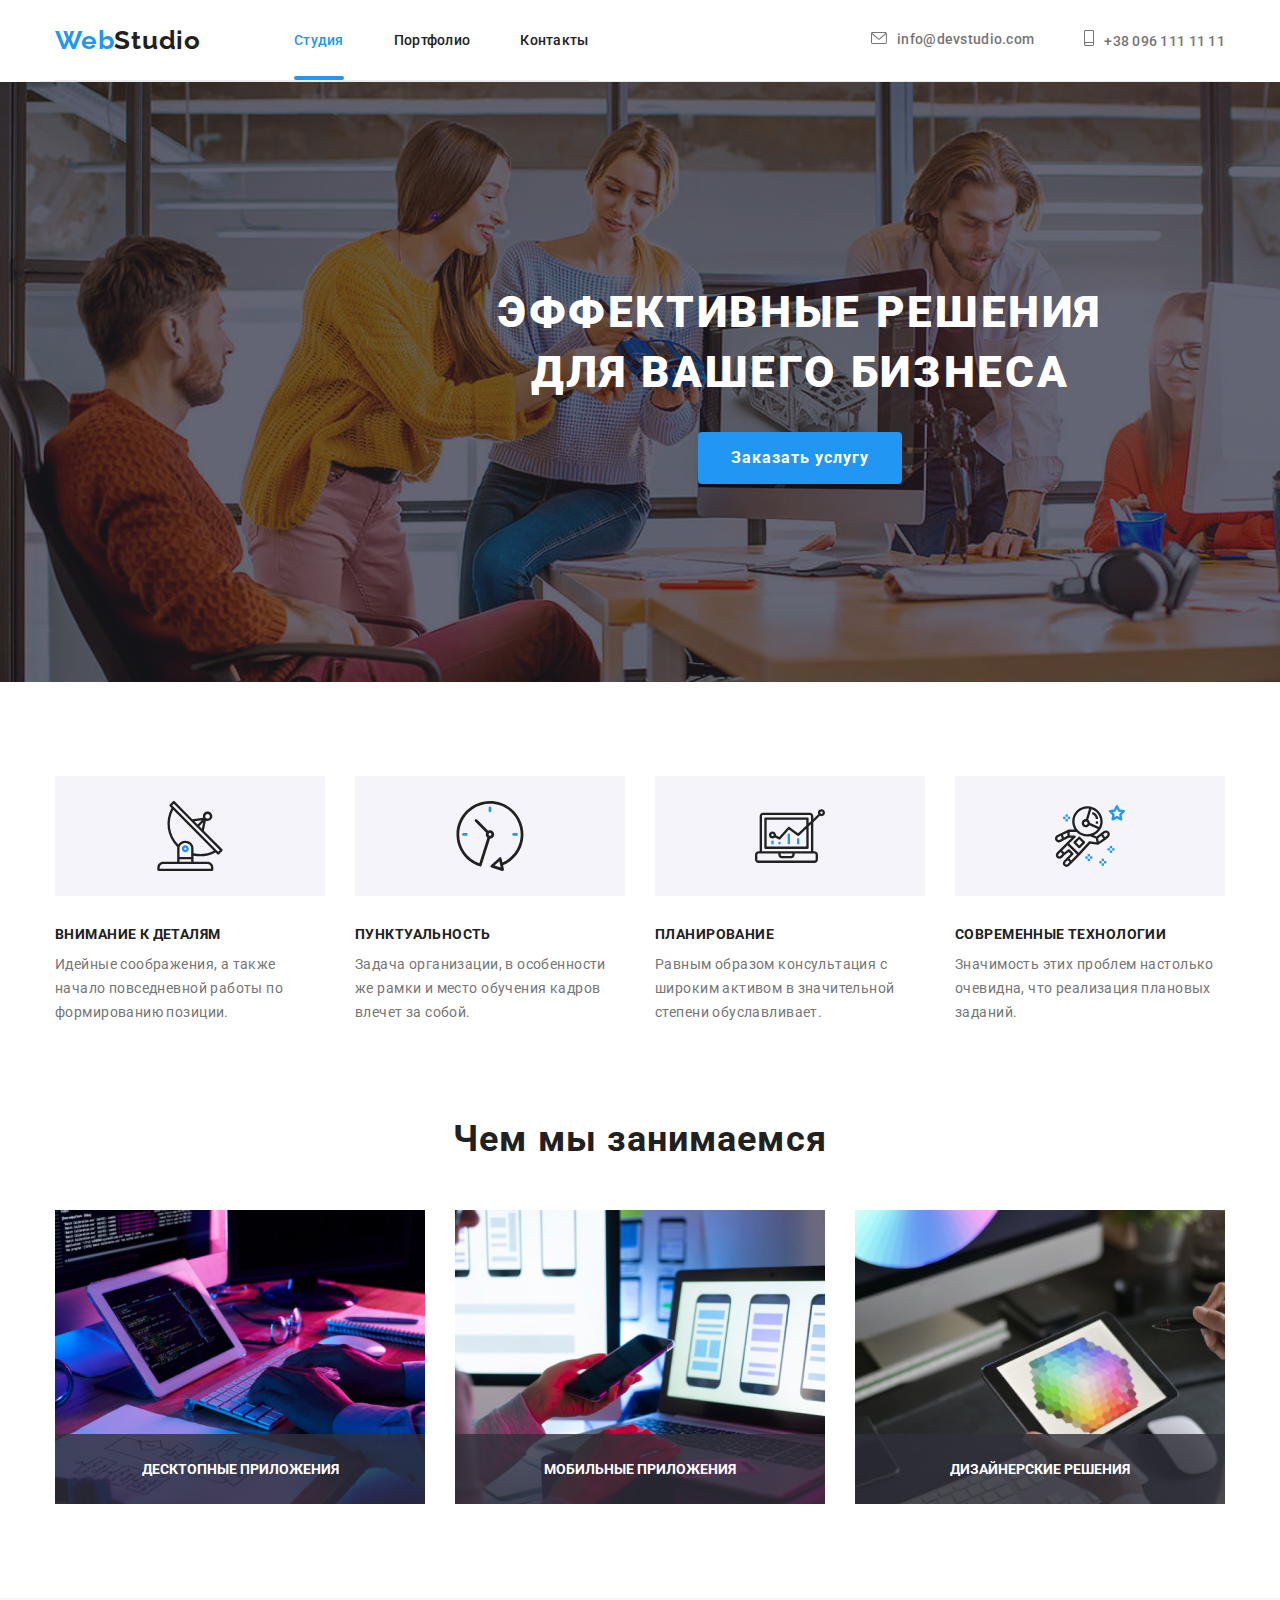
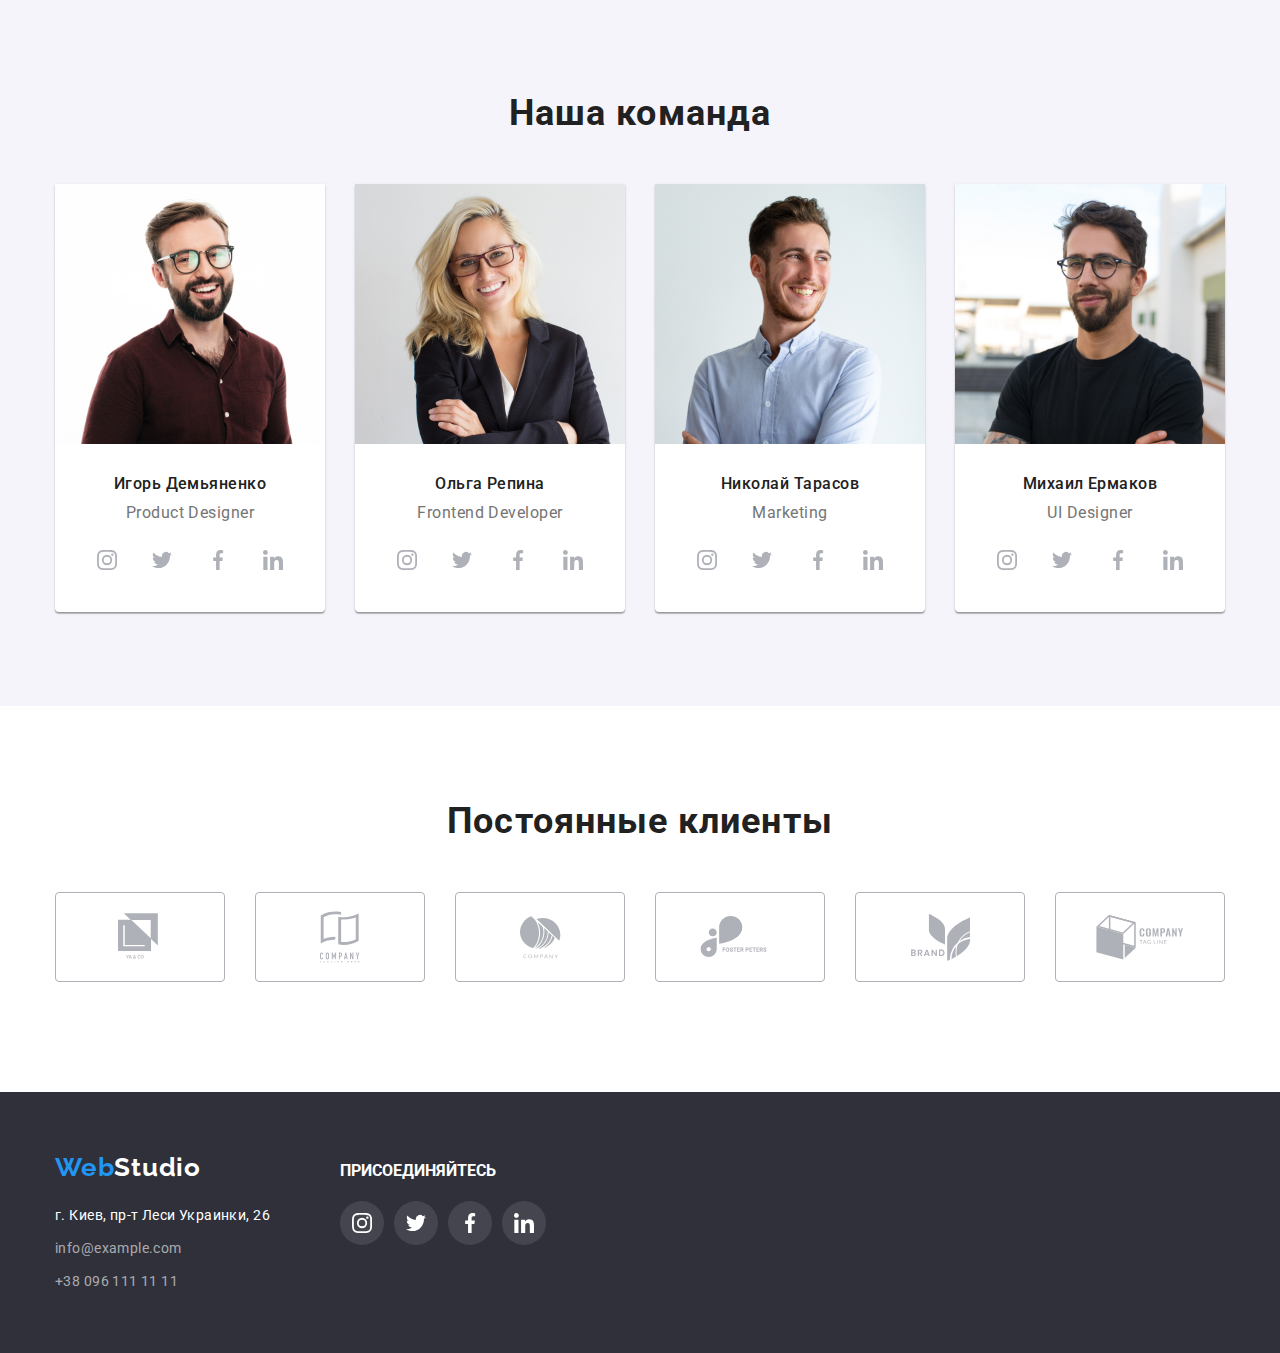
==== index.html @ a149a61c "Create hw05" ====
<!DOCTYPE html>
<html lang="en">

<head>
    <meta charset="UTF-8">
    <meta name="viewport" content="width=device-width, initial-scale=1.0">
    <title>Домашка 1</title>
    <link rel="preconnect" href="https://fonts.gstatic.com" />
    <link rel="preconnect" href="https://fonts.gstatic.com">
    <link
        href="https://fonts.googleapis.com/css2?family=Raleway:wght@700&family=Roboto:wght@400;500;700;900&display=swap"
        rel="stylesheet" />
    <link rel="stylesheet"
        href="https://cdnjs.cloudflare.com/ajax/libs/modern-normalize/1.0.0/modern-normalize.min.css" />
    <link rel="stylesheet" href="./css/styles.css" />
</head>

<body>
    <header>
        <div class="nav-list-flex container">
            <nav class="nav-list-flex">
                <a href="./index.html" class="webstudio-link">Web<span class="span-studio">Studio</span></a>
                <ul class="nav-list">
                    <li class="item"><a href="./index.html" class="link current">Студия</a></li>
                    <li class="item"><a href="./portfolio/portfolio.html" class="link">Портфолио</a></li>
                    <li class="item"><a href="#" class="link">Контакты</a></li>
                </ul>
            </nav>
            <ul class="info-list-contacts">
                <li class="item">
                    <a href="#" class="link">
                        <svg class="contacs-svg" width="16" height="12">
                            <use href="./images/icons/symbol-defs.svg#envelope"></use>
                        </svg>info@devstudio.com</a>
                </li>
                <li class="item"><a href="#" class="link">
                        <svg class="contacs-svg" width="10" height="16">
                            <use xlink:href="./images/icons/symbol-defs.svg#smartphone"></use>
                        </svg>+38 096 111 11 11</a>
                </li>
            </ul>
        </div>
    </header>
    <main>
        <section class="hero">
            <h1 class="hero-title">Эффективные решения <br>для вашего бизнеса</h1>
            <button type="button" class="hero-button" data-modal-open>Заказать услугу</button>
        </section>
        <section class="section">
            <div class="container">
                <ul class="featueres">
                    <li class="item">
                        <div class="quality antenna">
                            <h3 class="featueres-title">Внимание к деталям</h3>
                            <p class="featueres-link">
                                Идейные соображения, а также
                                начало повседневной работы
                                по формированию позиции.
                            </p>
                        </div>

                    </li>
                    <li class="item">
                        <div class="quality clock">
                            <h3 class="featueres-title">Пунктуальность</h3>
                            <p class="featueres-link">
                                Задача организации, в особенности
                                же рамки и место обучения кадров
                                влечет за собой.
                            </p>
                        </div>

                    </li>
                    <li class="item">
                        <div class="quality diagram">
                            <h3 class="featueres-title">Планирование</h3>
                            <p class="featueres-link">
                                Равным образом консультация с
                                широким активом в значительной
                                степени обуславливает.
                            </p>
                        </div>
                    </li>
                    <li class="item">
                        <div class="quality astronaut">
                            <h3 class="featueres-title">Современные технологии</h3>
                            <p class="featueres-link">
                                Значимость этих проблем настолько
                                очевидна, что реализация плановых
                                заданий.
                            </p>
                        </div>
                    </li>
                </ul>
            </div>

        </section>
        <section class="section specificitys">
            <div class="container">
                <h2 class="specificity">Чем мы занимаемся</h2>
                <ul class="specif list">
                    <li class="item">
                        <div class="specif-box"><img src="./images/box1.png" alt="box1" width="370" />
                            <div class="specif-box-list">
                                <p class="specif-box-text">Десктопные приложения</p>
                            </div>
                        </div>
                    </li>
                    <li class="item">
                        <div class="specif-box"><img src="./images/box2.png" alt="box2" width="370" />
                            <div class="specif-box-list">
                                <p class="specif-box-text">Мобильные приложения</p>
                            </div>
                        </div>
                    </li>
                    <li class="item">
                        <div class="specif-box"><img src="./images/box3.png" alt="box3" width="370" />
                            <div class="specif-box-list">
                                <p class="specif-box-text">Дизайнерские решения</p>
                            </div>
                        </div>
                    </li>
                </ul>
            </div>

        </section>
        <section class="section team-bg">
            <div class="container">
                <h2 class="team">Наша команда</h2>
                <ul class="all-team list">
                    <li class="item"><img src="./images/teamcard1.jpg" alt="teamcard1" width="270" />
                        <div class="team-card">
                            <h3 class="team-title">Игорь Демьяненко</h3>
                            <p class="team-link">Product Designer</p>
                            <ul class="networks">
                                <li>
                                    <a href="" class="social-links">
                                        <svg class="soc-links-svg" width="20" height="20">
                                            <use href="./images/icons/symbol-defs.svg#instagram-1"></use>
                                        </svg>
                                    </a>
                                </li>
                                <li>
                                    <a href="" class="social-links">
                                        <svg class="soc-links-svg" width="20" height="20">
                                            <use href="./images/icons/symbol-defs.svg#twitter-1"></use>
                                        </svg>
                                    </a>
                                </li>
                                <li>
                                    <a href="" class="social-links">
                                        <svg class="soc-links-svg" width="20" height="20">
                                            <use href="./images/icons/symbol-defs.svg#facebook-1"></use>
                                        </svg>
                                    </a>
                                </li>
                                <li>
                                    <a href="" class="social-links">
                                        <svg class="soc-links-svg" width="20px" height="20">
                                            <use href="./images/icons/symbol-defs.svg#linkedin-1"></use>
                                        </svg>
                                    </a>
                                </li>
                            </ul>
                        </div>
                    </li>
                    <li class="item"><img src="./images/teamcard2.jpg" alt="teamcard2" width="270" />
                        <div class="team-card">
                            <h3 class="team-title">Ольга Репина</h3>
                            <p class="team-link">Frontend Developer</p>
                            <ul class="networks">
                                <li>
                                    <a href="" class="social-links">
                                        <svg class="soc-links-svg" width="20" height="20">
                                            <use href="./images/icons/symbol-defs.svg#instagram-1"></use>
                                        </svg>
                                    </a>
                                </li>
                                <li>
                                    <a href="" class="social-links">
                                        <svg class="soc-links-svg" width="20" height="20">
                                            <use href="./images/icons/symbol-defs.svg#twitter-1"></use>
                                        </svg>
                                    </a>
                                </li>
                                <li>
                                    <a href="" class="social-links">
                                        <svg class="soc-links-svg" width="20" height="20">
                                            <use href="./images/icons/symbol-defs.svg#facebook-1"></use>
                                        </svg>
                                    </a>
                                </li>
                                <li>
                                    <a href="" class="social-links">
                                        <svg class="soc-links-svg" width="20px" height="20">
                                            <use href="./images/icons/symbol-defs.svg#linkedin-1"></use>
                                        </svg>
                                    </a>
                                </li>
                            </ul>
                        </div>
                    </li>
                    <li class="item"><img src="./images/teamcard3.jpg" alt="teamcard3" width="270" />
                        <div class="team-card">
                            <h3 class="team-title">Николай Тарасов</h3>
                            <p class="team-link">Marketing</p>
                            <ul class="networks">
                                <li>
                                    <a href="" class="social-links">
                                        <svg class="soc-links-svg" width="20" height="20">
                                            <use href="./images/icons/symbol-defs.svg#instagram-1"></use>
                                        </svg>
                                    </a>
                                </li>
                                <li>
                                    <a href="" class="social-links">
                                        <svg class="soc-links-svg" width="20" height="20">
                                            <use href="./images/icons/symbol-defs.svg#twitter-1"></use>
                                        </svg>
                                    </a>
                                </li>
                                <li>
                                    <a href="" class="social-links">
                                        <svg class="soc-links-svg" width="20" height="20">
                                            <use href="./images/icons/symbol-defs.svg#facebook-1"></use>
                                        </svg>
                                    </a>
                                </li>
                                <li>
                                    <a href="" class="social-links">
                                        <svg class="soc-links-svg" width="20px" height="20">
                                            <use href="./images/icons/symbol-defs.svg#linkedin-1"></use>
                                        </svg>
                                    </a>
                                </li>
                            </ul>
                        </div>
                    </li>
                    <li class="item"><img src="./images/teamcard4.jpg" alt="teamcard4" width="270" />
                        <div class="team-card">
                            <h3 class="team-title">Михаил Ермаков</h3>
                            <p class="team-link">UI Designer</p>
                            <ul class="networks">
                                <li>
                                    <a href="" class="social-links">
                                        <svg class="soc-links-svg" width="20" height="20">
                                            <use href="./images/icons/symbol-defs.svg#instagram-1"></use>
                                        </svg>
                                    </a>
                                </li>
                                <li>
                                    <a href="" class="social-links">
                                        <svg class="soc-links-svg" width="20" height="20">
                                            <use href="./images/icons/symbol-defs.svg#twitter-1"></use>
                                        </svg>
                                    </a>
                                </li>
                                <li>
                                    <a href="" class="social-links">
                                        <svg class="soc-links-svg" width="20" height="20">
                                            <use href="./images/icons/symbol-defs.svg#facebook-1"></use>
                                        </svg>
                                    </a>
                                </li>
                                <li>
                                    <a href="" class="social-links">
                                        <svg class="soc-links-svg" width="20px" height="20">
                                            <use href="./images/icons/symbol-defs.svg#linkedin-1"></use>
                                        </svg>
                                    </a>
                                </li>
                            </ul>
                        </div>
                    </li>
                </ul>
            </div>
        </section>
        <section class="clients">
            <div class="container">
                <h2 class="clients-title">Постоянные клиенты</h2>
                <ul class="clients-list">
                    <li class="clients-item">
                        <a href="" class="link clients-link">
                            <svg class="clients-svg" width="44" height="49">
                                <use href="./images/icons/symbol-defs.svg#logo-1"></use>
                            </svg>
                        </a>
                    </li>
                    <li class="clients-item">
                        <a href="" class="link clients-link">
                            <svg class="clients-svg" width="40" height="52">
                                <use href="./images/icons/symbol-defs.svg#logo-2"></use>
                            </svg>
                        </a>
                    </li>
                    <li class="clients-item">
                        <a href="" class="link clients-link">
                            <svg class="clients-svg" width="41" height="43">
                                <use href="./images/icons/symbol-defs.svg#logo-3"></use>
                            </svg>
                        </a>
                    </li>
                    <li class="clients-item">
                        <a href="" class="link clients-link">
                            <svg class="clients-svg" width="80" height="42">
                                <use href="./images/icons/symbol-defs.svg#logo-4"></use>
                            </svg>
                        </a>
                    </li>
                    <li class="clients-item">
                        <a href="" class="link clients-link">
                            <svg class="clients-svg" width="59" height="47">
                                <use href="./images/icons/symbol-defs.svg#logo-5"></use>
                            </svg>
                        </a>
                    </li>
                    <li class="clients-item">
                        <a href="" class="link clients-link">
                            <svg class="clients-svg" width="88" height="45">
                                <use href="./images/icons/symbol-defs.svg#logo-6"></use>
                            </svg>
                        </a>
                    </li>

                </ul>
            </div>
        </section>
    </main>
    <footer>
        <div class="container footer-container">
            <div class="footer-bg">
                <a href="./index.html" class="webstudio-button">Web<span class="span-studio-button">Studio</span></a>
                <p class="footer-list-item">г. Киев, пр-т Леси Украинки, 26</p>
                <a href="#" class="footer-list">info@example.com</a>
                <a href="#" class="footer-list">+38 096 111 11 11</a>
            </div>
            <div class="container-join-us">
                <p class="join-us">присоединяйтесь</p>
                <ul class="footer-networks">
                    <li class="socil-links">
                        <a href="" class="footer-social-links">
                            <svg width="20" height="20">
                                <use href="./images/icons/symbol-defs.svg#instagram"></use>
                            </svg>
                        </a>
                    </li>
                    <li class="socil-links">
                        <a href="" class="footer-social-links">
                            <svg width="20" height="20">
                                <use href="./images/icons/symbol-defs.svg#twitter"></use>
                            </svg>
                        </a>
                    </li>
                    <li class="socil-links">
                        <a href="" class="footer-social-links">
                            <svg width="20" height="20">
                                <use href="./images/icons/symbol-defs.svg#facebook"></use>
                            </svg>
                        </a>
                    </li>
                    <li class="socil-links">
                        <a href="" class="footer-social-links">
                            <svg width="20px" height="20">
                                <use href="./images/icons/symbol-defs.svg#linkedin"></use>
                            </svg>
                        </a>
                    </li>
                </ul>
            </div>
        </div>
    </footer>
    <div class="backdrop is-hidden" data-modal>
        <div class="modal">
            <button type="button" class="button-close" data-modal-close>
                <svg class="icon">
                    <use href="./images/icons/symbol-defs.svg#close" width="11" height="11"></use>
                </svg>
            </button>
        </div>
    </div>
    <script src="./js/modal.js"></script>
</body>

</html>
---- css/styles.css ----
:root {
  --primary-text-color: #212121;
  --title-text-color: #757575;
  --accent-color: #2196f3;
  --footer-text-color: rgba(255, 255, 255, 0.6);
  --background-text-color: #2f303a;
  --team-bg-color: #f5f4fa;
  --hero-color: #ffffff;
  --footer-accent: #ffffff;
  --white: #ffffff;
  --background-team-card: #ffffff;
  --icon-color: #afb1b8;
  --specif-box-color: rgba(47, 48, 58, 0.8);
  --animation-timing: cubic-bezier(0.4, 0, 0.2, 1);
}

body {
  font-family: Roboto, sans-serif;
}

li {
  list-style-type: none;
}

a {
  text-decoration: none;
}

h1,
h2,
h3,
h4,
h5,
h6,
p {
  margin: 0;
  padding: 0;
}

img {
  display: block;
}

.list {
  list-style: none;
  padding: 0;
  margin: 0;
}

.link {
  list-style: none;
  padding: 0;
  margin: 0;
}

*,
*::before,
*::after {
  box-sizing: border-box;
}

.container {
  width: 1200px;
  margin-left: auto;
  margin-right: auto;
  padding-left: 15px;
  padding-right: 15px;
}

.backdrop {
  position: fixed;
  top: 0;
  left: 0;

  width: 100%;
  height: 100%;
  background-color: rgba(0, 0, 0, 0.2);

  opacity: 1;
  transition: opacity 250ms var(--animating-timing);
}

.modal {
  position: absolute;
  top: 50%;
  left: 50%;
  transform: translate(-50%, -50%);

  min-width: 528px;
  min-height: 581px;

  background: var(--white);
  box-shadow: 0px 1px 3px rgba(0, 0, 0, 0.12), 0px 1px 1px rgba(0, 0, 0, 0.14),
    0px 2px 1px rgba(0, 0, 0, 0.2);
  border-radius: 4px;

  transform: translate(-50%, -50%) scale(1);
  transition: transform 250ms cubic-bezier(0.6, 0.14, 0.21, 1.43);
}

.backdrop.is-hidden {
  opacity: 0;
  pointer-events: none;
}

.backdrop.is-hidden .modal {
  transform: translate(-50%, -50%) scale(0.8);
}

.button-close {
  position: absolute;
  top: 8px;
  right: 8px;

  width: 30px;
  height: 30px;

  margin: 0;
  padding: 0;
  background-color: var(--white);
  border: 1px solid rgba(0, 0, 0, 0.1);
  border-radius: 50%;
}

.button-close .icon {
  width: 11px;
  height: 11px;
}

.webstudio-link {
  font-family: Raleway, sans-serif;
  font-weight: 700;
  font-size: 26px;
  line-height: 31px;

  letter-spacing: 0.03em;

  color: var(--accent-color);
}

.span-studio {
  color: var(--primary-text-color);
}

.nav-list-flex {
  display: flex;
  align-items: center;
  border-bottom: 1px solid #ececec;
}

.nav-list {
  display: flex;
  margin-left: 93px;
  padding-inline-start: 0px;
  margin-bottom: 0px;
  margin-top: 0px;
}

.nav-list .link {
  position: relative;
  display: block;
  padding-top: 32px;
  padding-bottom: 32px;
  font-weight: 500;
  font-size: 14px;
  line-height: 16px;
  letter-spacing: 0.02em;

  color: var(--primary-text-color);

  transition: color 250ms var(--animation-timing);
}

.nav-list .item + .item,
.info-list-contacts .item + .item {
  margin-left: 50px;
}

.nav-list .link::after {
  content: "";
  display: block;
  position: absolute;
  top: calc(100% - 4px);
  left: 0;
  height: 4px;
  width: 100%;
  background-color: var(--accent-color);
  border-radius: 4px;
  opacity: 0;
}

.nav-list a:hover,
.nav-list a:focus {
  color: var(--accent-color);
}

.nav-list .link.current,
.nav-list .link.current::after {
  color: var(--accent-color);
  border-radius: 2px;
  opacity: 1;
}

.info-list-contacts {
  display: flex;
  margin-left: auto;
  padding-inline-start: 0px;
}

.info-list-contacts .link {
  font-weight: 500;
  font-size: 14px;
  line-height: 16px;
  letter-spacing: 0.02em;

  color: var(--title-text-color);

  transition: color 250ms var(--animation-timing);
}

.contacs-svg,
.contacs-svg {
  fill: currentColor;
  margin-right: 10px;
}

.info-list-contacts a:hover,
.info-list-contacts a:focus {
  color: var(--accent-color);
}

.nav-list-flex .link.current {
  color: var(--accent-color);
}

.hero {
  text-align: center;
  padding-top: 200px;
  padding-bottom: 200px;
  width: 1600px;
  height: 600px;
  margin-left: auto;
  margin-right: auto;
  background-position: center;
  background-color: #c4c4c4;
  background-image: linear-gradient(
      to right,
      rgba(47, 48, 58, 0.4),
      rgba(47, 48, 58, 0.4)
    ),
    url("../images/Hero.jpg");
}

.hero-title {
  margin-top: 0px;
  margin-bottom: 30px;
  font-weight: 900;
  font-size: 44px;
  line-height: 60px;

  text-align: center;

  letter-spacing: 0.06em;
  text-transform: uppercase;
  color: var(--hero-color);
}

.hero-button {
  background: var(--accent-color);
  color: var(--hero-color);
  box-shadow: 0px 4px 4px rgba(0, 0, 0, 0.15);
  border: 1px solid transparent;

  border-radius: 4px;
  padding: 10px 32px;
  font-weight: 700;
  font-size: 16px;
  line-height: 30px;
  text-align: center;
  letter-spacing: 0.06em;
}

.section {
  padding-top: 94px;
  padding-bottom: 94px;
}

.featueres {
  display: flex;
  padding-inline-start: 0px;
  margin: 0px;
}

.featueres .item + .item {
  margin-left: 30px;
}

.quality {
  width: 270px;
}

.quality h3 {
  margin-bottom: 10px;
}

.qualitys:not(:last-child) {
  margin-right: 30px;
}

.quality::before {
  display: block;
  content: "";
  height: 120px;
  background-color: var(--team-bg-color);
  background-size: 70px 70px;
  background-repeat: no-repeat;
  background-position: center;
  margin-bottom: 30px;
}

.antenna::before {
  background-image: url(../images/icons/antenna.svg);
}

.clock::before {
  background-image: url(../images/icons/clock.svg);
}

.diagram::before {
  background-image: url(../images/icons/diagram.svg);
}

.astronaut::before {
  background-image: url(../images/icons/astronaut.svg);
}

.featueres .item {
  display: flex;
  width: 270px;
  margin-right: 0px;
  padding-inline-start: 0px;
}

.featueres-title {
  margin-top: 0px;
  margin-bottom: 10px;
  font-weight: 700;
  font-size: 14px;
  line-height: 16px;
  letter-spacing: 0.03em;
  text-transform: uppercase;
  color: var(--primary-text-color);
}

.featueres-link {
  font-weight: 400;
  font-size: 14px;
  line-height: 24px;
  letter-spacing: 0.03em;
  color: var(--title-text-color);
}

.section.specificitys {
  padding-top: 0;
}
.specificity {
  padding-top: 0;
  margin-bottom: 50px;
  font-weight: 700;
  font-size: 36px;
  line-height: 42px;
  text-align: center;
  letter-spacing: 0.03em;
  color: var(--primary-text-color);
}

.specif {
  display: flex;
}

.specif .item + .item {
  margin-left: 30px;
}

.specif img {
  display: block;
}

.specif-box {
  position: relative;
}

.specif-box-list {
  position: absolute;
  bottom: 0;
  left: 0;

  width: 100%;
  height: 70px;
  padding: 27px;
  text-align: center;
  background-color: var(--specif-box-color);
}

.specif-box-text {
  color: var(--white);
  text-transform: uppercase;
  font-weight: 700;
  line-height: 1.14;
  font-size: 14px;
  line-height: 16px;
}

.team-bg {
  background: var(--team-bg-color);
}

.team {
  padding-top: 0;
  margin-bottom: 50px;
  font-weight: 700;
  font-size: 36px;
  line-height: 42px;

  text-align: center;
  letter-spacing: 0.03em;

  color: var(--primary-text-color);
}

.all-team {
  display: flex;
  text-align: center;
}

.all-team .item + .item {
  margin-left: 30px;
}

.all-team .item {
  background-color: var(--background-team-card);
  box-shadow: 0px 1px 3px rgba(0, 0, 0, 0.12), 0px 1px 1px rgba(0, 0, 0, 0.14),
    0px 2px 1px rgba(0, 0, 0, 0.2);
  border-radius: 0px 0px 4px 4px;
  width: 270px;
}

.team-card {
  padding: 30px 30px;
}

.team-title {
  margin-bottom: 10px;
  font-weight: 500;
  font-size: 16px;
  line-height: 19px;

  text-align: center;
  letter-spacing: 0.03em;

  color: var(--primary-text-color);
}

.team-link {
  font-weight: 400;
  font-size: 16px;
  line-height: 19px;

  text-align: center;
  letter-spacing: 0.03em;

  color: var(--title-text-color);
}

.networks {
  display: flex;
  justify-content: space-between;
  padding-inline-start: 0px;
  margin-top: 16px;
}

.social-links {
  display: flex;
  justify-content: center;
  align-items: center;
  width: 44px;
  height: 44px;
  color: var(--icon-color);
  border-radius: 50%;

  transition: background-color 250ms var(--animation-timing);
}

.social-links:hover,
.social-links:focus {
  background-color: var(--accent-color);
  color: var(--hero-color);
  outline: none;
}

.soc-links-svg,
.soc-links-svg:hover {
  fill: currentColor;
}

.clients-title {
  padding-top: 0;
  margin-bottom: 50px;
  font-weight: 700;
  font-size: 36px;
  line-height: 42px;

  text-align: center;
  letter-spacing: 0.03em;

  color: var(--primary-text-color);
}

.clients {
  padding-top: 94px;
  padding-bottom: 94px;
}

.clients-list {
  display: flex;
  flex-wrap: wrap;
  padding-inline-start: 0px;
}

.clients-item {
  width: 170px;
  height: 90px;
  margin-right: 30px;
  margin-bottom: 30px;
}

.clients-link {
  display: flex;
  align-items: center;
  justify-content: center;
  width: 100%;
  height: 100%;
  color: var(--icon-color);
  border: 1px solid var(--icon-color);
  border-radius: 4px;

  transition: border-color 250ms var(--animation-timing);
}

.clients-item:nth-child(6n) {
  margin-right: 0px;
}

.clients-item:nth-last-child(-n + 6) {
  margin-bottom: 0px;
}

.clients-link:hover,
.clients-link:focus {
  color: var(--accent-color);
  border: 1px solid var(--accent-color);
  outline: none;
}

.clients-svg {
  fill: currentColor;

  transition: fill 250ms var(--anima-timing);
}

footer {
  background: var(--background-text-color);
  padding-top: 60px;
  padding-bottom: 60px;
}

.footer-bg a:hover,
.footer-bg a:focus {
  color: var(--accent-color);
}

.footer-bg {
  margin-right: 70px;
}
.footer-container {
  display: flex;
  align-items: baseline;
}

.webstudio-button {
  display: block;
  margin-bottom: 20px;
  font-family: Raleway, sans-serif;
  font-weight: 700;
  font-size: 26px;
  line-height: 31px;
  letter-spacing: 0.03em;

  color: var(--accent-color);
}

.span-studio-button {
  color: var(--footer-accent);
}

.container-join-us {
  display: block;
}

.join-us {
  line-height: 1.17;
  text-transform: uppercase;
  font-weight: 700;
  margin-top: 0px;
  margin-bottom: 20px;

  display: inline-block;
  color: var(--footer-accent);
}

.footer-list-item {
  display: block;
  margin-top: 0;
  margin-bottom: 0;
  font-style: normal;
  font-weight: 400;
  font-size: 14px;
  line-height: 24px;
  letter-spacing: 0.03em;

  color: var(--footer-accent);
}

.footer-list {
  display: block;
  margin-top: 9px;
  font-style: normal;
  font-weight: 400;
  font-size: 14px;
  line-height: 24px;
  letter-spacing: 0.03em;

  color: var(--footer-text-color);
}

.container-join-us {
  display: block;
}

.join-us {
  line-height: 1.17;
  text-transform: uppercase;
  font-weight: 700;
  margin-top: 0px;
  margin-bottom: 20px;

  display: inline-block;
}

.footer-networks {
  display: flex;
  padding-inline-start: 0px;
  margin: 0 auto;
}

.socil-links {
  justify-content: space-between;
  margin: 0 auto;
}

.footer-networks .socil-links:not(:last-child) {
  margin-right: 10px;
}

.footer-social-links {
  display: flex;
  justify-content: center;
  align-items: center;
  width: 44px;
  height: 44px;
  color: var(--footer-accent);
  background-color: rgba(255, 255, 255, 0.1);
  border-radius: 50%;
}

.footer-social-links:hover,
.footer-social-links:focus {
  background-color: var(--accent-color);
  outline: none;
}
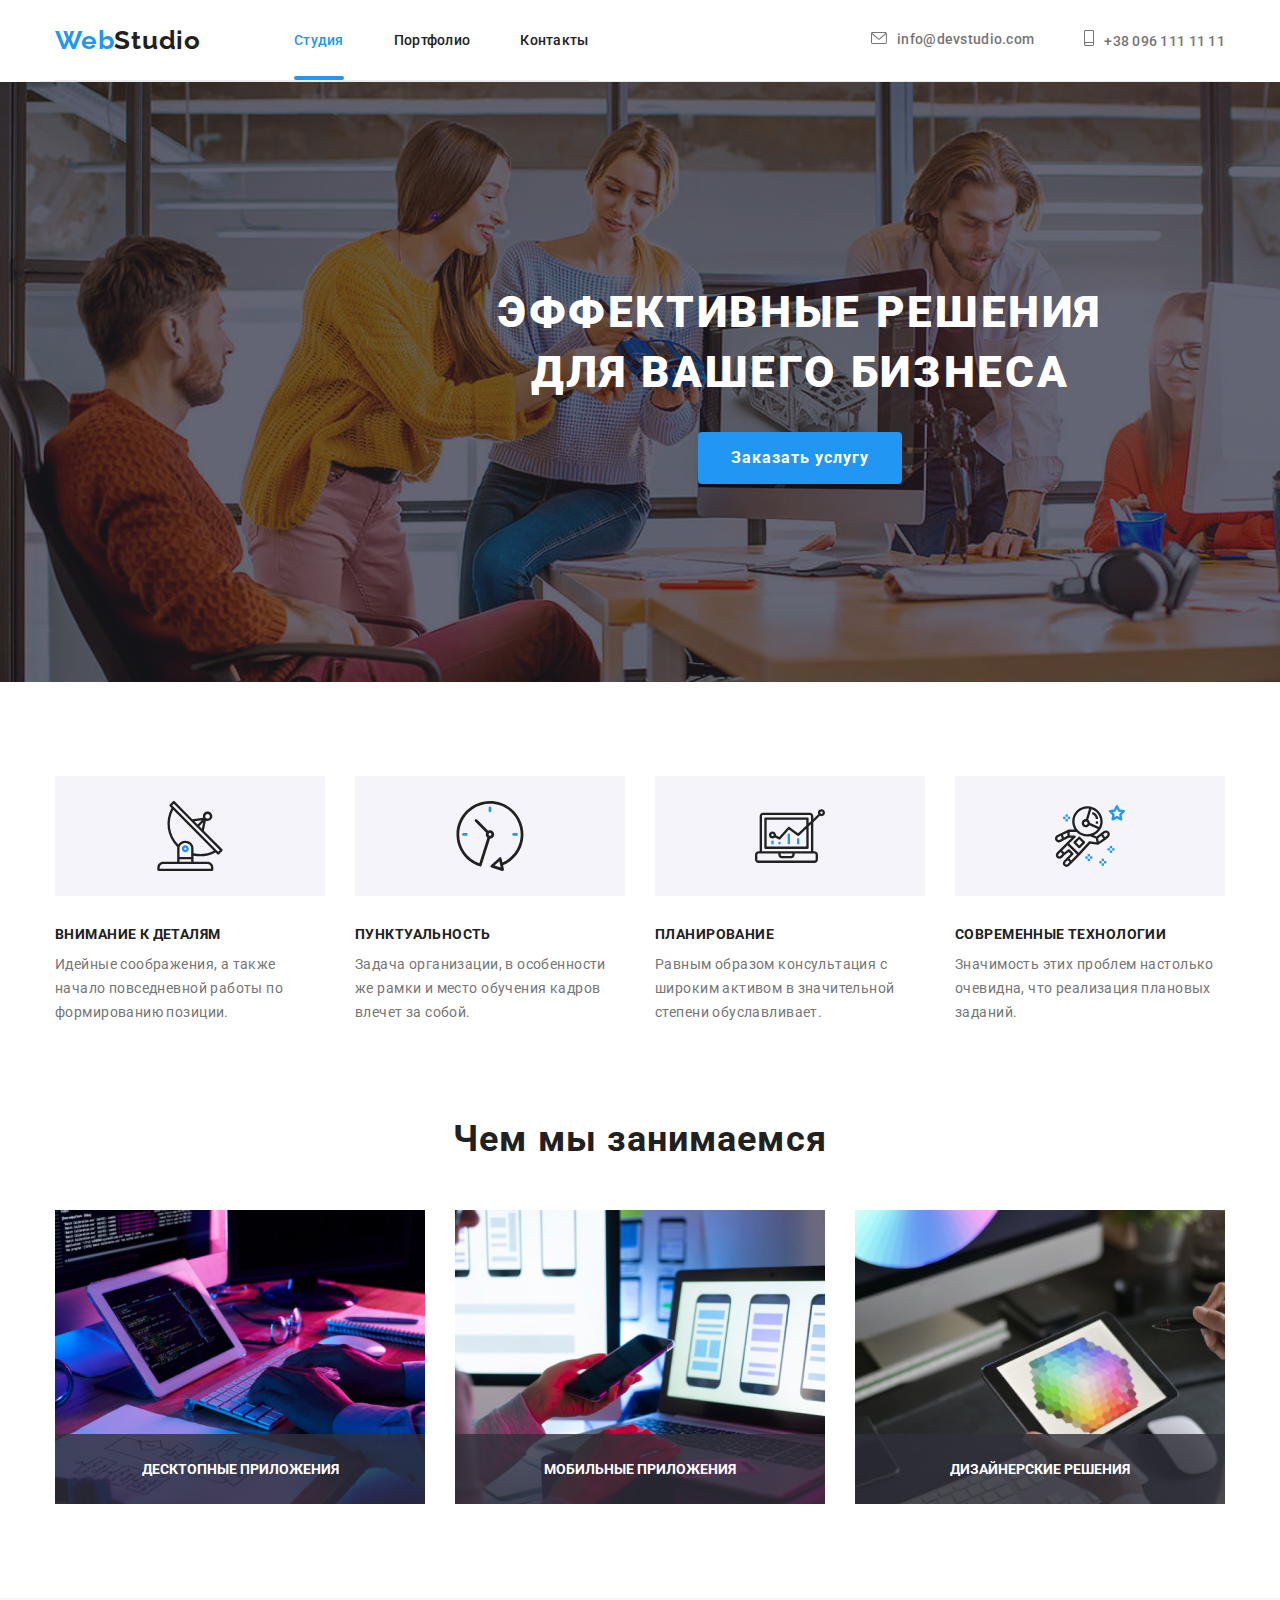
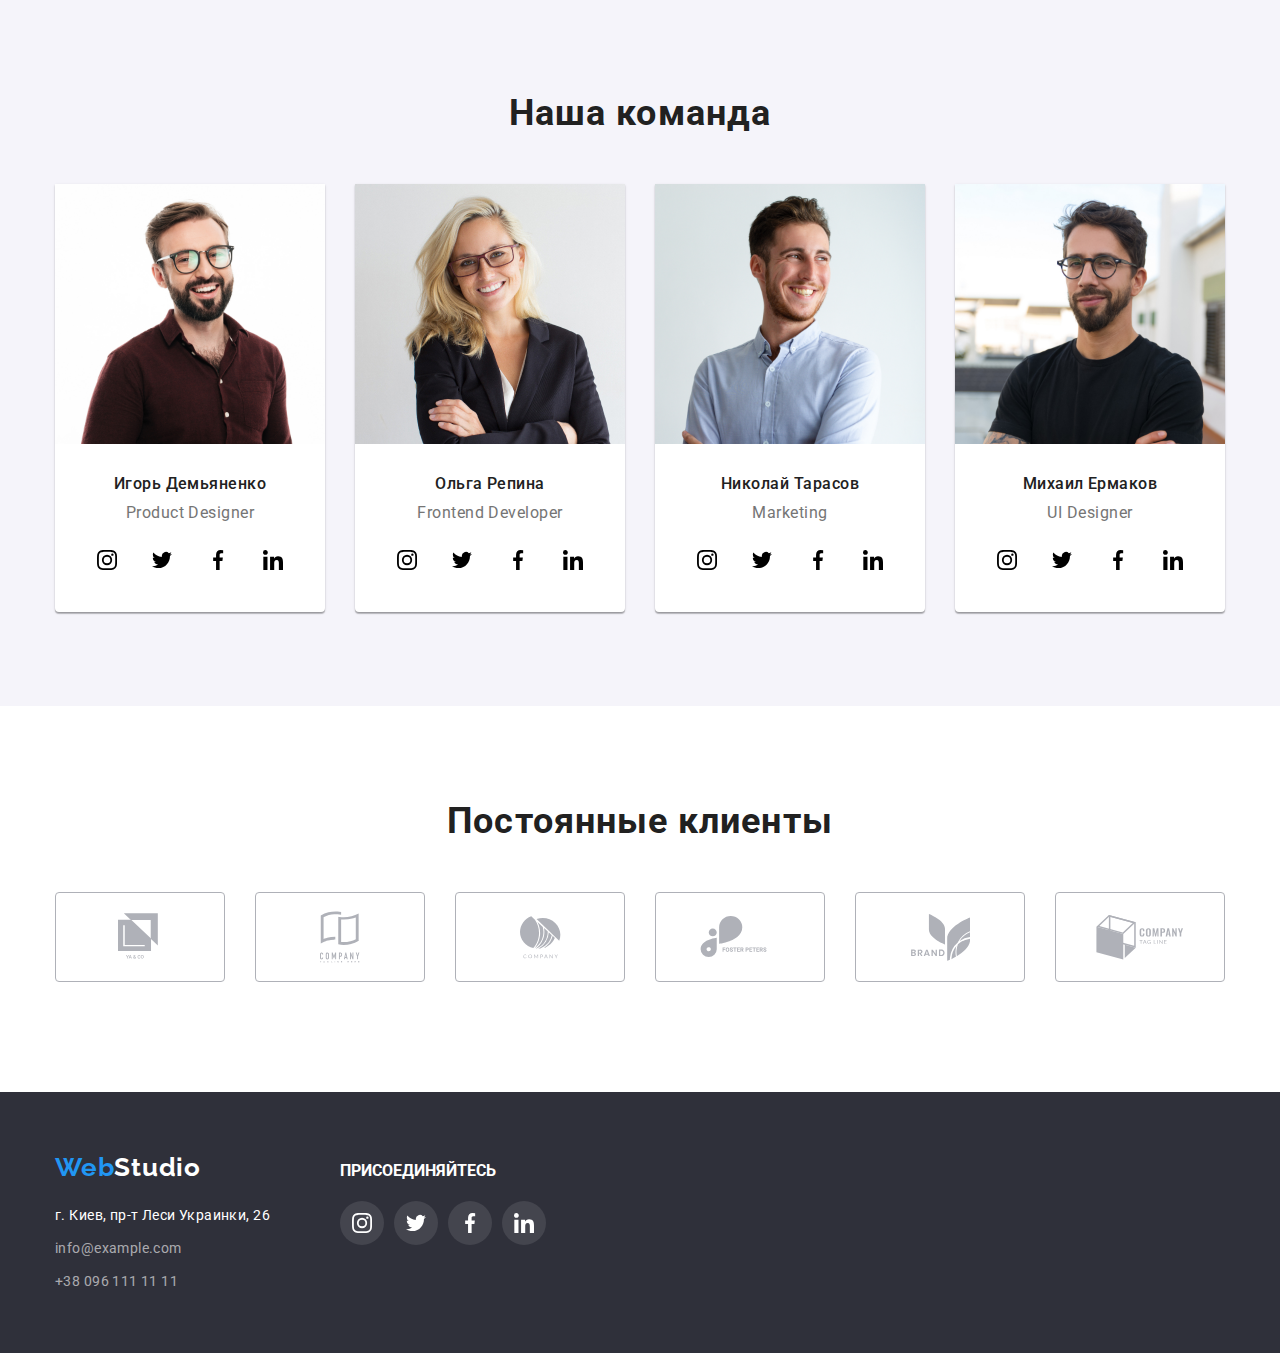
==== commit b29594e0: "Fixes bugs" ====
--- a/index.html
+++ b/index.html
@@ -132,31 +132,31 @@
                         <div class="team-card">
                             <h3 class="team-title">Игорь Демьяненко</h3>
                             <p class="team-link">Product Designer</p>
-                            <ul class="networks">
-                                <li>
-                                    <a href="" class="social-links">
-                                        <svg class="soc-links-svg" width="20" height="20">
+                            <ul class="networks list">
+                                <li>
+                                    <a href="" class="social-links">
+                                        <svg class="icon" width="20" height="20">
                                             <use href="./images/icons/symbol-defs.svg#instagram-1"></use>
                                         </svg>
                                     </a>
                                 </li>
                                 <li>
                                     <a href="" class="social-links">
-                                        <svg class="soc-links-svg" width="20" height="20">
+                                        <svg class="icon" width="20" height="20">
                                             <use href="./images/icons/symbol-defs.svg#twitter-1"></use>
                                         </svg>
                                     </a>
                                 </li>
                                 <li>
                                     <a href="" class="social-links">
-                                        <svg class="soc-links-svg" width="20" height="20">
+                                        <svg class="icon" width="20" height="20">
                                             <use href="./images/icons/symbol-defs.svg#facebook-1"></use>
                                         </svg>
                                     </a>
                                 </li>
                                 <li>
                                     <a href="" class="social-links">
-                                        <svg class="soc-links-svg" width="20px" height="20">
+                                        <svg class="icon" width="20px" height="20">
                                             <use href="./images/icons/symbol-defs.svg#linkedin-1"></use>
                                         </svg>
                                     </a>
@@ -171,28 +171,28 @@
                             <ul class="networks">
                                 <li>
                                     <a href="" class="social-links">
-                                        <svg class="soc-links-svg" width="20" height="20">
+                                        <svg class="icon" width="20" height="20">
                                             <use href="./images/icons/symbol-defs.svg#instagram-1"></use>
                                         </svg>
                                     </a>
                                 </li>
                                 <li>
                                     <a href="" class="social-links">
-                                        <svg class="soc-links-svg" width="20" height="20">
+                                        <svg class="icon" width="20" height="20">
                                             <use href="./images/icons/symbol-defs.svg#twitter-1"></use>
                                         </svg>
                                     </a>
                                 </li>
                                 <li>
                                     <a href="" class="social-links">
-                                        <svg class="soc-links-svg" width="20" height="20">
+                                        <svg class="icon" width="20" height="20">
                                             <use href="./images/icons/symbol-defs.svg#facebook-1"></use>
                                         </svg>
                                     </a>
                                 </li>
                                 <li>
                                     <a href="" class="social-links">
-                                        <svg class="soc-links-svg" width="20px" height="20">
+                                        <svg class="icon" width="20px" height="20">
                                             <use href="./images/icons/symbol-defs.svg#linkedin-1"></use>
                                         </svg>
                                     </a>
@@ -207,28 +207,28 @@
                             <ul class="networks">
                                 <li>
                                     <a href="" class="social-links">
-                                        <svg class="soc-links-svg" width="20" height="20">
+                                        <svg class="icon" width="20" height="20">
                                             <use href="./images/icons/symbol-defs.svg#instagram-1"></use>
                                         </svg>
                                     </a>
                                 </li>
                                 <li>
                                     <a href="" class="social-links">
-                                        <svg class="soc-links-svg" width="20" height="20">
+                                        <svg class="icon" width="20" height="20">
                                             <use href="./images/icons/symbol-defs.svg#twitter-1"></use>
                                         </svg>
                                     </a>
                                 </li>
                                 <li>
                                     <a href="" class="social-links">
-                                        <svg class="soc-links-svg" width="20" height="20">
+                                        <svg class="icon" width="20" height="20">
                                             <use href="./images/icons/symbol-defs.svg#facebook-1"></use>
                                         </svg>
                                     </a>
                                 </li>
                                 <li>
                                     <a href="" class="social-links">
-                                        <svg class="soc-links-svg" width="20px" height="20">
+                                        <svg class="icon" width="20px" height="20">
                                             <use href="./images/icons/symbol-defs.svg#linkedin-1"></use>
                                         </svg>
                                     </a>
@@ -243,28 +243,28 @@
                             <ul class="networks">
                                 <li>
                                     <a href="" class="social-links">
-                                        <svg class="soc-links-svg" width="20" height="20">
+                                        <svg class="icon" width="20" height="20">
                                             <use href="./images/icons/symbol-defs.svg#instagram-1"></use>
                                         </svg>
                                     </a>
                                 </li>
                                 <li>
                                     <a href="" class="social-links">
-                                        <svg class="soc-links-svg" width="20" height="20">
+                                        <svg class="icon" width="20" height="20">
                                             <use href="./images/icons/symbol-defs.svg#twitter-1"></use>
                                         </svg>
                                     </a>
                                 </li>
                                 <li>
                                     <a href="" class="social-links">
-                                        <svg class="soc-links-svg" width="20" height="20">
+                                        <svg class="icon" width="20" height="20">
                                             <use href="./images/icons/symbol-defs.svg#facebook-1"></use>
                                         </svg>
                                     </a>
                                 </li>
                                 <li>
                                     <a href="" class="social-links">
-                                        <svg class="soc-links-svg" width="20px" height="20">
+                                        <svg class="icon" width="20px" height="20">
                                             <use href="./images/icons/symbol-defs.svg#linkedin-1"></use>
                                         </svg>
                                     </a>
--- a/css/styles.css
+++ b/css/styles.css
@@ -503,6 +503,14 @@
   fill: currentColor;
 }
 
+.networks .icon {
+  width: 20px;
+  height: 20px;
+  fill: var(--svg-icon-color);
+
+  transition: fill 250ms var(--anima-timing);
+}
+
 .clients-title {
   padding-top: 0;
   margin-bottom: 50px;
@@ -544,7 +552,8 @@
   border: 1px solid var(--icon-color);
   border-radius: 4px;
 
-  transition: border-color 250ms var(--animation-timing);
+  transition: color 250ms var(--animation-timing),
+    border-color 250ms var(--animation-timing);
 }
 
 .clients-item:nth-child(6n) {
@@ -564,8 +573,6 @@
 
 .clients-svg {
   fill: currentColor;
-
-  transition: fill 250ms var(--anima-timing);
 }
 
 footer {
@@ -641,6 +648,8 @@
   letter-spacing: 0.03em;
 
   color: var(--footer-text-color);
+
+  transition: color 250ms var(--animation-timing);
 }
 
 .container-join-us {
@@ -681,6 +690,9 @@
   color: var(--footer-accent);
   background-color: rgba(255, 255, 255, 0.1);
   border-radius: 50%;
+
+  transition: color 250ms var(--animation-timing),
+    background-color 250ms var(--animation-timing);
 }
 
 .footer-social-links:hover,
